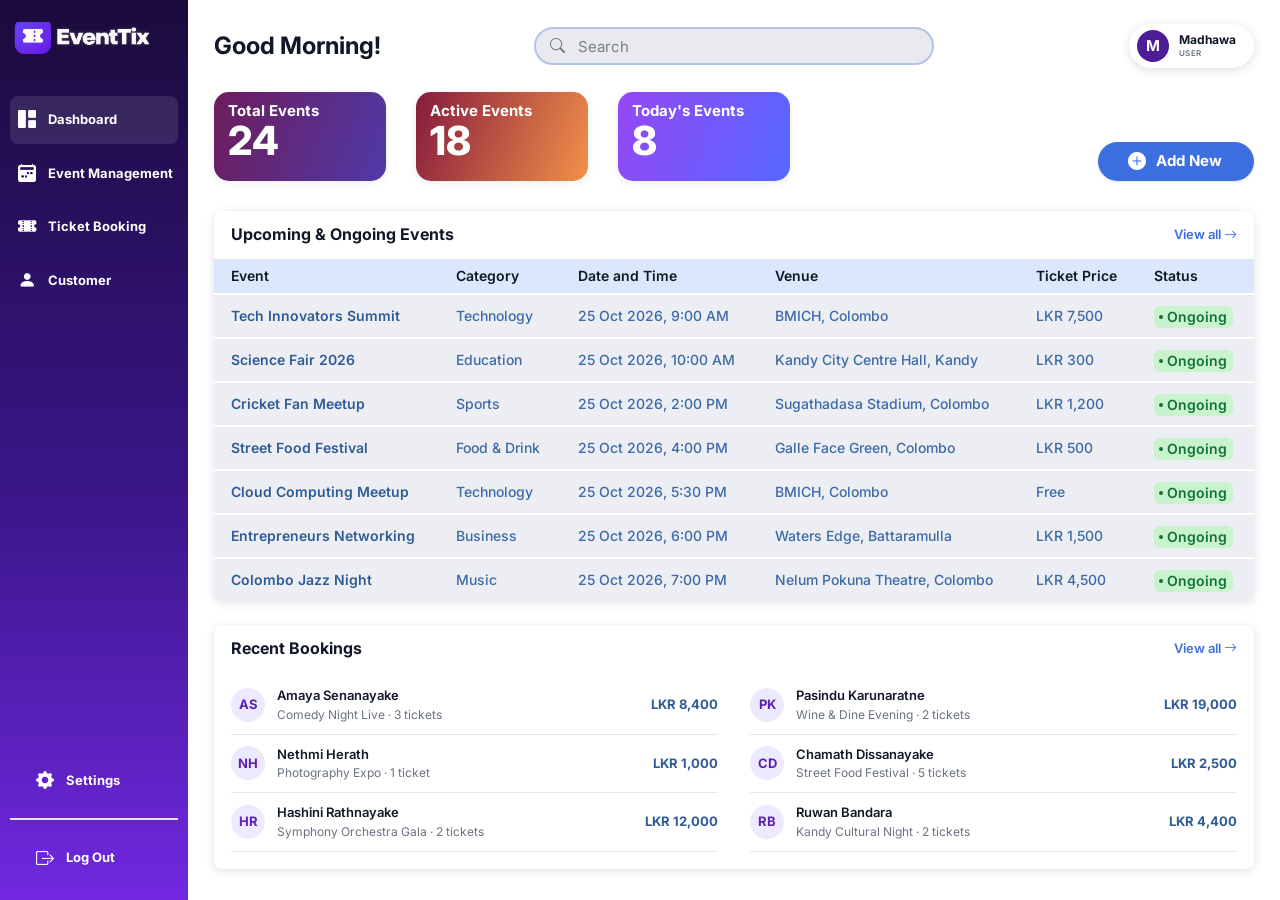
==== eventtix-backend/src/main/resources/static/index.html @ 95b6c3e0 "layered_architecture_and_event" ====
<!DOCTYPE html>
<html lang="en">
<head>
  <meta charset="UTF-8">
  <meta name="viewport" content="width=device-width, initial-scale=1">
  <meta name="description" content="EventTix dashboard – overview of events and ticket bookings.">
  <meta name="theme-color" content="#1a0b3b">
  <title>Dashboard | EventTix</title>
  <link rel="preconnect" href="https://fonts.googleapis.com">
  <link rel="preconnect" href="https://fonts.gstatic.com" crossorigin>
  <link href="https://fonts.googleapis.com/css2?family=Inter:wght@400;500;600;700;800&display=swap" rel="stylesheet">
  <link href="https://cdn.jsdelivr.net/npm/bootstrap@5.3.3/dist/css/bootstrap.min.css" rel="stylesheet">
  <link href="https://cdn.jsdelivr.net/npm/bootstrap-icons@1.11.3/font/bootstrap-icons.min.css" rel="stylesheet">
  <link href="css/style.css" rel="stylesheet">
</head>
<body data-page="dashboard">
  <div class="app-shell">

    <!-- ===== Sidebar (shared fragment) ===== -->
    <aside class="sidebar" id="sidebar" aria-label="Main navigation">
      <a class="sidebar-brand" href="index.html">
        <img src="assets/images/eventtix-logo.png" alt="EventTix">
      </a>
      <nav>
        <ul class="sidebar-nav">
          <li><a class="sidebar-link active" aria-current="page" href="index.html"><i class="bi bi-grid-1x2-fill" aria-hidden="true"></i><span>Dashboard</span></a></li>
          <li><a class="sidebar-link" href="events.html"><i class="bi bi-calendar2-week-fill" aria-hidden="true"></i><span>Event Management</span></a></li>
          <li><a class="sidebar-link" href="bookings.html"><i class="bi bi-ticket-perforated-fill" aria-hidden="true"></i><span>Ticket Booking</span></a></li>
          <li><a class="sidebar-link" href="customers.html"><i class="bi bi-person-fill" aria-hidden="true"></i><span>Customer</span></a></li>
        </ul>
      </nav>
      <div class="sidebar-footer">
        <ul class="sidebar-footer-nav">
          <li><a class="sidebar-link" href="#" data-action="settings"><i class="bi bi-gear-fill" aria-hidden="true"></i><span>Settings</span></a></li>
        </ul>
        <hr class="sidebar-divider">
        <ul class="sidebar-footer-nav">
          <li><a class="sidebar-link" href="#" data-action="logout"><i class="bi bi-box-arrow-right" aria-hidden="true"></i><span>Log Out</span></a></li>
        </ul>
      </div>
    </aside>
    <div class="sidebar-backdrop" id="sidebarBackdrop"></div>
    <!-- ===== /Sidebar ===== -->

    <main class="main-content">

      <!-- ===== Top header (shared fragment) ===== -->
      <header class="topbar">
        <div class="topbar-start">
          <button class="sidebar-toggle" id="sidebarToggle" type="button" aria-controls="sidebar" aria-expanded="false" aria-label="Open navigation">
            <i class="bi bi-list" aria-hidden="true"></i>
          </button>
          <h1 class="greeting" data-greeting>Good Morning!</h1>
        </div>
        <form class="search-box" role="search" onsubmit="return false;">
          <i class="bi bi-search" aria-hidden="true"></i>
          <label for="globalSearch" class="visually-hidden">Search events</label>
          <input type="search" id="globalSearch" name="q" placeholder="Search" autocomplete="off">
        </form>
        <div class="profile-pill">
          <span class="profile-avatar" aria-hidden="true">M</span>
          <span class="profile-text">
            <span class="profile-name">Madhawa</span>
            <span class="profile-role">User</span>
          </span>
        </div>
      </header>
      <!-- ===== /Top header ===== -->

      <section class="summary-row" aria-label="Event summary">
        <div class="summary-cards">
          <article class="stat-card stat-card--purple">
            <span class="stat-card-label">Total Events</span>
            <span class="stat-card-value" data-stat="total">0</span>
          </article>
          <article class="stat-card stat-card--orange">
            <span class="stat-card-label">Active Events</span>
            <span class="stat-card-value" data-stat="active">0</span>
          </article>
          <article class="stat-card stat-card--blue">
            <span class="stat-card-label">Today&apos;s Events</span>
            <span class="stat-card-value" data-stat="today">0</span>
          </article>
        </div>
        <a class="btn btn-et-primary" href="event-form.html"><i class="bi bi-plus-circle-fill" aria-hidden="true"></i>Add New</a>
      </section>

      <div class="row g-4">
        <div class="col-12">
          <section class="panel h-100" aria-labelledby="recentEventsTitle">
            <div class="panel-header">
              <h2 class="panel-title" id="recentEventsTitle">Upcoming &amp; Ongoing Events</h2>
              <a class="panel-link" href="events.html">View all <i class="bi bi-arrow-right" aria-hidden="true"></i></a>
            </div>
            <div class="table-responsive">
              <table class="table table-et">
                <thead>
                  <tr>
                    <th scope="col">Event</th>
                    <th scope="col">Category</th>
                    <th scope="col">Date and Time</th>
                    <th scope="col">Venue</th>
                    <th scope="col">Ticket Price</th>
                    <th scope="col">Status</th>
                  </tr>
                </thead>
                <tbody id="recentEventsBody"></tbody>
              </table>
            </div>
          </section>
        </div>

        <div class="col-12">
          <section class="panel h-100" aria-labelledby="recentBookingsTitle">
            <div class="panel-header">
              <h2 class="panel-title" id="recentBookingsTitle">Recent Bookings</h2>
              <a class="panel-link" href="bookings.html">View all <i class="bi bi-arrow-right" aria-hidden="true"></i></a>
            </div>
            <div class="panel-body">
              <ul class="activity-list" id="recentBookingsList"></ul>
            </div>
          </section>
        </div>
      </div>
    </main>
  </div>

  <script src="https://cdn.jsdelivr.net/npm/bootstrap@5.3.3/dist/js/bootstrap.bundle.min.js"></script>
  <script src="js/mock-data.js"></script>
  <script src="js/app.js"></script>
</body>
</html>
---- eventtix-backend/src/main/resources/static/css/style.css ----
/* ==========================================================================
   EventTix – Event Management System
   Shared design system for every page.
   ========================================================================== */

:root {
  --et-sidebar-width: 188px;
  --et-sidebar-top: #1a0b3b;
  --et-sidebar-bottom: #7128e0;
  --et-sidebar-active: rgba(255, 255, 255, 0.1);

  --et-primary: #3d6fe0;
  --et-primary-hover: #2f5cc7;
  --et-link: #3d6aa8;
  --et-text: #111827;
  --et-muted: #6b7280;

  --et-table-head: #dbe7fb;
  --et-table-row: #eceef3;
  --et-surface: #ffffff;
  --et-border: #e5e7eb;

  --et-radius-sm: 8px;
  --et-radius: 15px;
  --et-shadow: 0 2px 8px rgba(17, 24, 39, 0.08);
  --et-shadow-sm: 0 1px 3px rgba(17, 24, 39, 0.12);

  --et-content-padding: 26px;
}

* {
  box-sizing: border-box;
}

body {
  font-family: "Inter", system-ui, -apple-system, "Segoe UI", Roboto, sans-serif;
  color: var(--et-text);
  background: var(--et-surface);
  font-size: 14px;
  overflow-x: hidden;
}

a {
  text-decoration: none;
}

/* --------------------------------------------------------------------------
   Layout shell
   -------------------------------------------------------------------------- */
.app-shell {
  display: flex;
  min-height: 100vh;
}

.main-content {
  flex: 1 1 auto;
  min-width: 0;
  margin-left: var(--et-sidebar-width);
  padding: 22px var(--et-content-padding) 28px;
}

/* --------------------------------------------------------------------------
   Sidebar
   -------------------------------------------------------------------------- */
.sidebar {
  position: fixed;
  inset: 0 auto 0 0;
  width: var(--et-sidebar-width);
  height: 100vh;
  display: flex;
  flex-direction: column;
  padding: 22px 10px 18px;
  background: linear-gradient(180deg, var(--et-sidebar-top) 0%, #3a1689 55%, var(--et-sidebar-bottom) 100%);
  color: #fff;
  z-index: 1040;
  transition: transform 0.25s ease;
}

.sidebar-brand {
  display: block;
  height: 40px;
  margin: 0 0 34px 4px;
  overflow: hidden;
}

.sidebar-brand img {
  display: block;
  width: 168px;
  height: auto;
  margin: -14px 0 0 -16px;
}

.sidebar-nav,
.sidebar-footer-nav {
  list-style: none;
  margin: 0;
  padding: 0;
  display: flex;
  flex-direction: column;
  gap: 6px;
}

.sidebar-link {
  display: flex;
  align-items: center;
  gap: 10px;
  padding: 13px 6px;
  border-radius: var(--et-radius-sm);
  color: #fff;
  font-weight: 700;
  font-size: 13px;
  line-height: 1.2;
  white-space: nowrap;
  transition: background-color 0.15s ease;
}

.sidebar-link i {
  font-size: 18px;
  width: 22px;
  text-align: center;
  flex-shrink: 0;
}

.sidebar-link:hover,
.sidebar-link:focus-visible {
  color: #fff;
  background: rgba(255, 255, 255, 0.07);
}

.sidebar-link.active {
  background: var(--et-sidebar-active);
}

.sidebar-footer {
  margin-top: auto;
}

.sidebar-footer .sidebar-link {
  padding-left: 24px;
}

.sidebar-divider {
  border: 0;
  border-top: 2px solid rgba(255, 255, 255, 0.85);
  opacity: 1;
  margin: 14px 0;
}

.sidebar-backdrop {
  display: none;
}

/* --------------------------------------------------------------------------
   Top header
   -------------------------------------------------------------------------- */
.topbar {
  display: grid;
  grid-template-columns: 1fr minmax(0, 400px) 1fr;
  align-items: center;
  gap: 20px;
  min-height: 48px;
  margin-bottom: 22px;
}

.topbar-start {
  display: flex;
  align-items: center;
  gap: 10px;
  min-width: 0;
}

.greeting {
  margin: 0;
  font-size: 24px;
  font-weight: 700;
  white-space: nowrap;
}

.sidebar-toggle {
  display: none;
  border: 0;
  background: transparent;
  font-size: 24px;
  line-height: 1;
  padding: 4px;
  color: var(--et-text);
}

.search-box {
  position: relative;
  width: 100%;
}

.search-box i {
  position: absolute;
  left: 16px;
  top: 50%;
  transform: translateY(-50%);
  color: var(--et-muted);
  font-size: 15px;
  pointer-events: none;
}

.search-box input {
  width: 100%;
  height: 38px;
  padding: 0 16px 0 42px;
  border: 2px solid #b4c3ec;
  border-radius: 999px;
  background: #e9eaee;
  font-size: 15px;
  color: var(--et-text);
  transition: border-color 0.15s ease, box-shadow 0.15s ease;
}

.search-box input::placeholder {
  color: #7b7f88;
}

.search-box input:focus {
  outline: none;
  border-color: var(--et-primary);
  box-shadow: 0 0 0 3px rgba(61, 111, 224, 0.15);
}

.profile-pill {
  justify-self: end;
  display: flex;
  align-items: center;
  gap: 10px;
  padding: 6px 18px 6px 8px;
  background: #fff;
  border-radius: 999px;
  box-shadow: 0 2px 10px rgba(17, 24, 39, 0.14);
}

.profile-avatar {
  width: 32px;
  height: 32px;
  border-radius: 50%;
  display: grid;
  place-items: center;
  background: #4c1d95;
  color: #fff;
  font-weight: 700;
  font-size: 15px;
  flex-shrink: 0;
}

.profile-name {
  display: block;
  font-size: 12px;
  font-weight: 700;
  line-height: 1.1;
}

.profile-role {
  display: block;
  font-size: 8px;
  font-weight: 600;
  color: var(--et-muted);
  letter-spacing: 0.04em;
  text-transform: uppercase;
}

/* --------------------------------------------------------------------------
   Summary cards
   -------------------------------------------------------------------------- */
.summary-row {
  display: flex;
  align-items: flex-end;
  justify-content: space-between;
  gap: 20px;
  margin-bottom: 30px;
}

.summary-cards {
  display: flex;
  flex-wrap: wrap;
  gap: 30px;
}

.stat-card {
  width: 172px;
  min-height: 89px;
  padding: 10px 14px;
  border-radius: var(--et-radius);
  color: #fff;
  box-shadow: var(--et-shadow);
}

.stat-card-label {
  display: block;
  font-size: 15px;
  font-weight: 700;
  line-height: 1.2;
}

.stat-card-value {
  display: block;
  font-size: 40px;
  font-weight: 800;
  line-height: 1.05;
}

.stat-card--purple {
  background: linear-gradient(110deg, #6d1c5c 0%, #4f3aa8 100%);
}

.stat-card--orange {
  background: linear-gradient(110deg, #861b3d 0%, #f29149 100%);
}

.stat-card--blue {
  background: linear-gradient(110deg, #9547f5 0%, #5568ff 100%);
}

/* --------------------------------------------------------------------------
   Buttons
   -------------------------------------------------------------------------- */
.btn-et-primary {
  display: inline-flex;
  align-items: center;
  gap: 10px;
  padding: 6px 32px 6px 30px;
  border: 0;
  border-radius: 999px;
  background: var(--et-primary);
  color: #fff;
  font-weight: 700;
  font-size: 15px;
  white-space: nowrap;
  box-shadow: var(--et-shadow-sm);
}

.btn-et-primary:hover,
.btn-et-primary:focus-visible {
  background: var(--et-primary-hover);
  color: #fff;
}

.btn-et-primary i {
  font-size: 18px;
}

.btn-et-outline {
  border: 1px solid var(--et-border);
  border-radius: 999px;
  padding: 6px 22px;
  background: #fff;
  font-weight: 600;
  color: var(--et-text);
}

.btn-et-outline:hover {
  background: #f3f4f6;
}

/* --------------------------------------------------------------------------
   Data table
   -------------------------------------------------------------------------- */
.panel {
  background: #fff;
  border-radius: var(--et-radius-sm);
  box-shadow: 0 2px 10px rgba(17, 24, 39, 0.12);
  overflow: hidden;
}

.panel-header {
  display: flex;
  align-items: center;
  justify-content: space-between;
  gap: 12px;
  padding: 14px 17px;
}

.panel-title {
  margin: 0;
  font-size: 16px;
  font-weight: 700;
}

.panel-link {
  font-size: 13px;
  font-weight: 600;
  color: var(--et-primary);
}

.panel-body {
  padding: 4px 17px 17px;
}

.table-et {
  margin: 0;
  width: 100%;
  border-collapse: separate;
  border-spacing: 0;
}

.table-et > :not(caption) > * > * {
  padding: 0 17px;
  height: 44px;
  vertical-align: middle;
  border: 0;
  white-space: nowrap;
  box-shadow: none;
}

.table-et thead th {
  background: var(--et-table-head);
  color: var(--et-text);
  font-weight: 600;
  font-size: 14px;
  height: 34px;
}

.table-et tbody td {
  background: var(--et-table-row);
  color: var(--et-link);
  font-weight: 500;
  border-top: 2px solid #fff;
}

.table-et tbody tr:hover td {
  background: #e3e7ef;
}

.table-et .col-actions {
  width: 1%;
  text-align: right;
}

.table-et .cell-strong {
  color: #2f5b96;
  font-weight: 600;
}

.table-et .cell-muted {
  color: var(--et-muted);
  font-size: 12px;
  font-weight: 400;
}

.action-btn {
  border: 0;
  background: transparent;
  padding: 4px 8px;
  font-size: 17px;
  line-height: 1;
  border-radius: 6px;
}

.action-btn--edit {
  color: #1f2937;
}

.action-btn--delete {
  color: #d10f0f;
}

.action-btn:hover {
  background: rgba(17, 24, 39, 0.06);
}

.action-btn:focus-visible {
  outline: 2px solid var(--et-primary);
  outline-offset: 1px;
}

.empty-state {
  text-align: center;
  padding: 36px 16px !important;
  height: auto !important;
  color: var(--et-muted) !important;
  white-space: normal !important;
}

.empty-state i {
  display: block;
  font-size: 28px;
  margin-bottom: 6px;
  color: #9ca3af;
}

/* --------------------------------------------------------------------------
   Status badges
   -------------------------------------------------------------------------- */
.status-badge {
  display: inline-flex;
  align-items: center;
  gap: 4px;
  padding: 2px 6px 2px 5px;
  border-radius: 6px;
  font-size: 14px;
  font-weight: 600;
  line-height: 1.3;
}

.status-badge::before {
  content: "";
  width: 4px;
  height: 4px;
  border-radius: 50%;
  background: currentColor;
}

.status-badge--success {
  background: #c9f3cf;
  color: #137333;
}

.status-badge--info {
  background: #c8f1f5;
  color: #0b6f7c;
}

.status-badge--danger {
  background: #fbd0d3;
  color: #d0202c;
}

/* --------------------------------------------------------------------------
   Pagination
   -------------------------------------------------------------------------- */
.pagination-et {
  display: flex;
  justify-content: center;
  flex-wrap: wrap;
  gap: 18px;
  margin: 18px 0 0;
  padding: 0;
  list-style: none;
}

.pagination-et button {
  min-width: 30px;
  height: 28px;
  padding: 0 6px;
  border: 0;
  border-radius: 5px;
  background: #fff;
  color: var(--et-text);
  font-size: 10px;
  font-weight: 600;
  box-shadow: 0 1px 4px rgba(17, 24, 39, 0.22);
}

.pagination-et .page-nav {
  font-size: 8px;
  min-width: 30px;
}

.pagination-et button:hover:not(:disabled) {
  background: #eef2ff;
}

.pagination-et button.active {
  background: #2f7be9;
  color: #fff;
}

.pagination-et button:disabled {
  opacity: 0.5;
  cursor: not-allowed;
}

.pagination-et .page-ellipsis {
  pointer-events: none;
}

/* --------------------------------------------------------------------------
   Forms
   -------------------------------------------------------------------------- */
.page-header {
  display: flex;
  align-items: center;
  justify-content: space-between;
  gap: 16px;
  margin-bottom: 18px;
}

.page-title {
  margin: 0;
  font-size: 20px;
  font-weight: 700;
}

.page-subtitle {
  margin: 2px 0 0;
  color: var(--et-muted);
  font-size: 13px;
}

.breadcrumb-et {
  font-size: 13px;
  margin-bottom: 4px;
}

.breadcrumb-et a {
  color: var(--et-primary);
  font-weight: 600;
}

.form-panel {
  padding: 22px 24px;
}

.form-label {
  font-weight: 600;
  font-size: 13px;
  margin-bottom: 6px;
}

.form-control,
.form-select {
  font-size: 14px;
  border-radius: var(--et-radius-sm);
  border-color: #d1d5db;
  min-height: 40px;
}

.form-control:focus,
.form-select:focus {
  border-color: var(--et-primary);
  box-shadow: 0 0 0 3px rgba(61, 111, 224, 0.15);
}

.form-text {
  font-size: 12px;
}

.form-section-title {
  font-size: 13px;
  font-weight: 700;
  text-transform: uppercase;
  letter-spacing: 0.04em;
  color: var(--et-muted);
  margin: 0 0 12px;
}

.form-actions {
  display: flex;
  justify-content: flex-end;
  gap: 10px;
  padding-top: 18px;
  margin-top: 6px;
  border-top: 1px solid var(--et-border);
}

.total-box {
  display: flex;
  justify-content: space-between;
  align-items: center;
  padding: 12px 14px;
  background: var(--et-table-head);
  border-radius: var(--et-radius-sm);
  font-weight: 600;
}

.total-box strong {
  font-size: 18px;
  color: #2f5b96;
}

/* --------------------------------------------------------------------------
   Dashboard – recent bookings list
   -------------------------------------------------------------------------- */
.activity-list {
  list-style: none;
  margin: 0;
  padding: 0;
  display: grid;
  grid-template-columns: repeat(auto-fill, minmax(320px, 1fr));
  column-gap: 32px;
}

.activity-item {
  display: flex;
  align-items: center;
  gap: 12px;
  padding: 10px 0;
  border-bottom: 1px solid var(--et-border);
}

.activity-avatar {
  width: 34px;
  height: 34px;
  border-radius: 50%;
  display: grid;
  place-items: center;
  background: #ede9fe;
  color: #5b21b6;
  font-weight: 700;
  font-size: 13px;
  flex-shrink: 0;
}

.activity-body {
  min-width: 0;
  flex: 1;
}

.activity-title {
  display: block;
  font-weight: 600;
  font-size: 13px;
  white-space: nowrap;
  overflow: hidden;
  text-overflow: ellipsis;
}

.activity-meta {
  display: block;
  font-size: 12px;
  color: var(--et-muted);
  white-space: nowrap;
  overflow: hidden;
  text-overflow: ellipsis;
}

.activity-amount {
  font-weight: 700;
  font-size: 13px;
  color: #2f5b96;
  white-space: nowrap;
}

/* --------------------------------------------------------------------------
   Toast + modal tweaks
   -------------------------------------------------------------------------- */
.toast-container {
  z-index: 1090;
}

.modal-content {
  border: 0;
  border-radius: var(--et-radius);
}

.modal-title {
  font-weight: 700;
  font-size: 17px;
}

/* --------------------------------------------------------------------------
   Responsive
   -------------------------------------------------------------------------- */
@media (max-width: 1199.98px) {
  .topbar {
    grid-template-columns: auto minmax(0, 1fr) auto;
  }
}

@media (max-width: 991.98px) {
  :root {
    --et-content-padding: 18px;
  }

  .sidebar {
    transform: translateX(-100%);
    width: 220px;
  }

  .sidebar.is-open {
    transform: translateX(0);
  }

  .sidebar-backdrop.is-open {
    display: block;
    position: fixed;
    inset: 0;
    background: rgba(17, 24, 39, 0.45);
    z-index: 1030;
  }

  .main-content {
    margin-left: 0;
  }

  .sidebar-toggle {
    display: inline-block;
  }

  .summary-row {
    flex-direction: column;
    align-items: stretch;
  }

  .summary-row .btn-et-primary {
    align-self: flex-end;
  }
}

@media (max-width: 767.98px) {
  .topbar {
    grid-template-columns: 1fr auto;
    gap: 12px;
  }

  .topbar .search-box {
    grid-column: 1 / -1;
    grid-row: 2;
  }

  .greeting {
    font-size: 20px;
  }

  .profile-pill {
    padding: 4px;
  }

  .profile-text {
    display: none;
  }

  .summary-cards {
    gap: 12px;
    display: grid;
    grid-template-columns: repeat(3, minmax(0, 1fr));
  }

  .stat-card {
    width: auto;
    min-height: 80px;
    padding: 10px;
  }

  .stat-card-label {
    font-size: 12px;
  }

  .stat-card-value {
    font-size: 30px;
  }

  .page-header {
    flex-direction: column;
    align-items: flex-start;
  }

  .form-panel {
    padding: 18px 16px;
  }
}

/* --------------------------------------------------------------------------
   Conversion fix - NOT part of the original stylesheet
   Bootstrap's .visually-hidden is position:absolute. In the "Actions" table
   header it escaped .table-responsive and stretched the page to the full table
   width on phones (events / bookings / customers pages). Making the scroll
   container a containing block keeps it clipped. No visible layout change.
   Delete this rule to restore the original behaviour exactly.
   -------------------------------------------------------------------------- */
.table-responsive {
  position: relative;
}
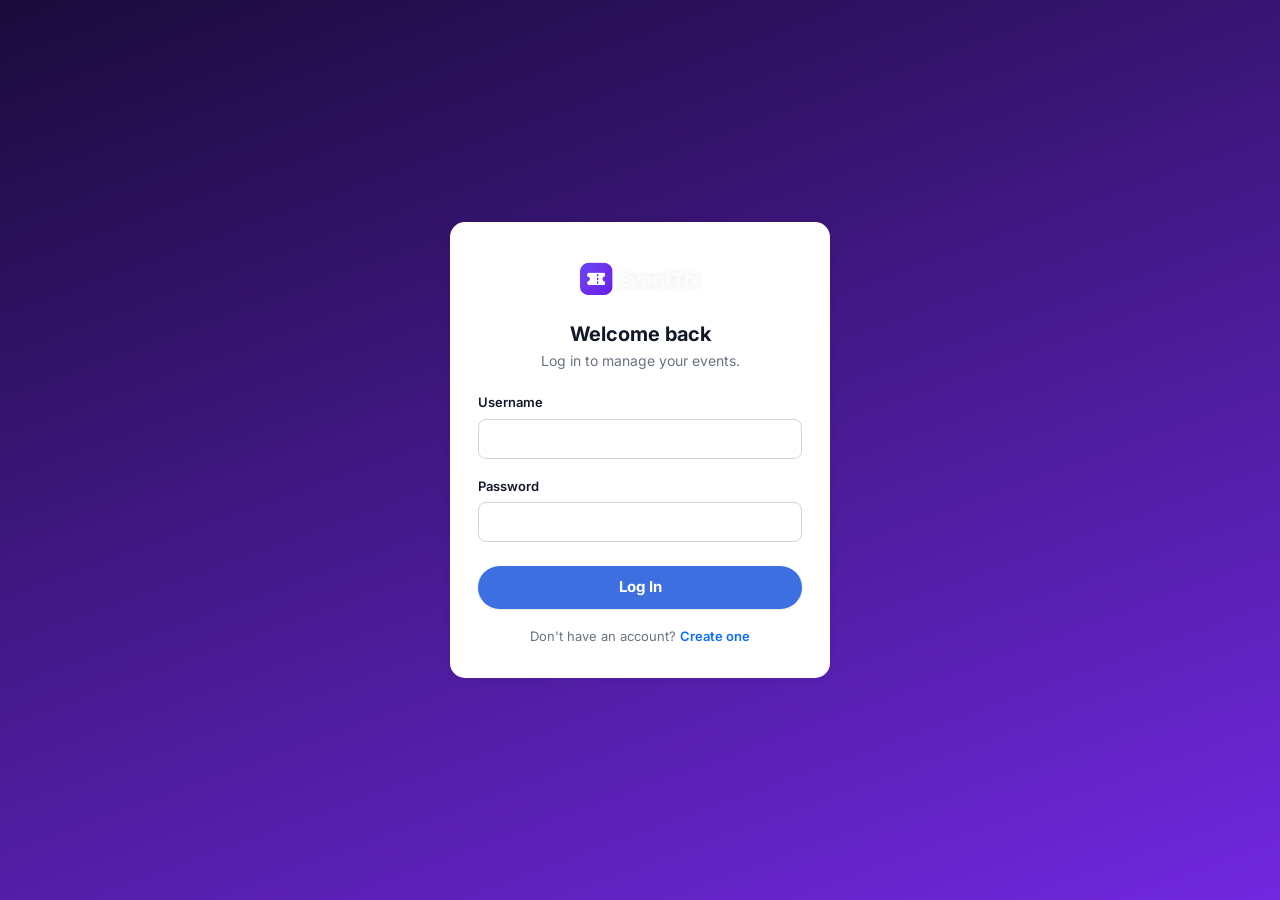
==== commit 2812736d: "Add user management, login and sign up" ====
--- a/eventtix-backend/src/main/resources/static/index.html
+++ b/eventtix-backend/src/main/resources/static/index.html
@@ -12,6 +12,9 @@
   <link href="https://cdn.jsdelivr.net/npm/bootstrap@5.3.3/dist/css/bootstrap.min.css" rel="stylesheet">
   <link href="https://cdn.jsdelivr.net/npm/bootstrap-icons@1.11.3/font/bootstrap-icons.min.css" rel="stylesheet">
   <link href="css/style.css" rel="stylesheet">
+  <!-- login check: must load first -->
+  <script src="js/theme.js"></script>
+  <script src="js/auth.js"></script>
 </head>
 <body data-page="dashboard">
   <div class="app-shell">
@@ -27,11 +30,12 @@
           <li><a class="sidebar-link" href="events.html"><i class="bi bi-calendar2-week-fill" aria-hidden="true"></i><span>Event Management</span></a></li>
           <li><a class="sidebar-link" href="bookings.html"><i class="bi bi-ticket-perforated-fill" aria-hidden="true"></i><span>Ticket Booking</span></a></li>
           <li><a class="sidebar-link" href="customers.html"><i class="bi bi-person-fill" aria-hidden="true"></i><span>Customer</span></a></li>
+          <li data-admin-only><a class="sidebar-link" href="users.html"><i class="bi bi-people-fill" aria-hidden="true"></i><span>Users</span></a></li>
         </ul>
       </nav>
       <div class="sidebar-footer">
         <ul class="sidebar-footer-nav">
-          <li><a class="sidebar-link" href="#" data-action="settings"><i class="bi bi-gear-fill" aria-hidden="true"></i><span>Settings</span></a></li>
+          <li><a class="sidebar-link" href="settings.html"><i class="bi bi-gear-fill" aria-hidden="true"></i><span>Settings</span></a></li>
         </ul>
         <hr class="sidebar-divider">
         <ul class="sidebar-footer-nav">
--- a/eventtix-backend/src/main/resources/static/css/style.css
+++ b/eventtix-backend/src/main/resources/static/css/style.css
@@ -855,3 +855,315 @@
 .table-responsive {
   position: relative;
 }
+
+/* ==========================================================================
+   Login page + small extras for user management
+   ========================================================================== */
+.login-page {
+  min-height: 100vh;
+  display: flex;
+  align-items: center;
+  justify-content: center;
+  background: linear-gradient(160deg, var(--et-sidebar-top), var(--et-sidebar-bottom));
+  padding: 20px;
+}
+
+.login-card {
+  width: 100%;
+  max-width: 380px;
+  background: var(--et-surface);
+  border-radius: var(--et-radius);
+  box-shadow: var(--et-shadow);
+  padding: 32px 28px;
+}
+
+.login-card img {
+  display: block;
+  max-width: 150px;
+  margin: 0 auto 18px;
+}
+
+.login-card h1 {
+  font-size: 20px;
+  font-weight: 700;
+  text-align: center;
+  margin-bottom: 4px;
+}
+
+.login-card p {
+  text-align: center;
+  color: var(--et-muted);
+  margin-bottom: 20px;
+}
+
+.login-error {
+  display: none;
+  background: #fde8e8;
+  color: #b42318;
+  border-radius: var(--et-radius-sm);
+  padding: 9px 12px;
+  margin-bottom: 14px;
+  font-size: 13px;
+}
+
+
+/* --------------------------------------------------------------------------
+   Settings page  (settings.html)
+   -------------------------------------------------------------------------- */
+.settings-tabs .nav-link {
+  color: var(--et-text);
+  font-weight: 600;
+  border-radius: 999px;
+  padding: 7px 18px;
+}
+
+.settings-tabs .nav-link i {
+  margin-right: 6px;
+}
+
+.settings-tabs .nav-link.active {
+  background: var(--et-primary);
+  color: #fff;
+}
+
+.settings-panel {
+  padding: 22px 24px;
+  max-width: 640px;
+}
+
+.settings-heading {
+  font-size: 16px;
+  font-weight: 700;
+  margin: 0 0 2px;
+}
+
+.settings-help {
+  color: var(--et-muted);
+  font-size: 13px;
+  margin: 0 0 18px;
+}
+
+.settings-actions {
+  margin-top: 20px;
+}
+
+/* Light / Dark choice cards */
+.theme-options {
+  display: flex;
+  flex-wrap: wrap;
+  gap: 14px;
+}
+
+.theme-option {
+  cursor: pointer;
+}
+
+/* hide the real radio button, the card below acts as the button */
+.theme-option input {
+  position: absolute;
+  opacity: 0;
+  pointer-events: none;
+}
+
+.theme-card {
+  display: flex;
+  flex-direction: column;
+  align-items: center;
+  gap: 4px;
+  width: 170px;
+  padding: 18px 12px;
+  border: 2px solid var(--et-border);
+  border-radius: var(--et-radius-sm);
+  text-align: center;
+  transition: border-color 0.15s ease, box-shadow 0.15s ease;
+}
+
+.theme-card i {
+  font-size: 26px;
+  color: var(--et-primary);
+}
+
+.theme-card small {
+  color: var(--et-muted);
+}
+
+.theme-option input:checked + .theme-card {
+  border-color: var(--et-primary);
+  box-shadow: 0 0 0 3px rgba(61, 111, 224, 0.2);
+}
+
+.theme-option input:focus-visible + .theme-card {
+  outline: 2px solid var(--et-primary);
+  outline-offset: 2px;
+}
+
+
+/* --------------------------------------------------------------------------
+   DARK THEME
+   Turned on by theme.js, which puts  data-theme="dark"  on the <html> tag.
+   Step 1: change the colour variables.
+   Step 2: fix the places that used a fixed colour (like #fff) instead of a variable.
+   -------------------------------------------------------------------------- */
+html[data-theme="dark"] {
+  --et-text: #e5e7eb;
+  --et-muted: #9ca3af;
+  --et-link: #9db8f2;
+  --et-surface: #111827;
+  --et-border: #374151;
+  --et-table-head: #1f2a44;
+  --et-table-row: #1f2937;
+  --et-primary: #4f7ee8;
+  --et-primary-hover: #6890f0;
+  --et-shadow: 0 2px 8px rgba(0, 0, 0, 0.5);
+  --et-shadow-sm: 0 1px 3px rgba(0, 0, 0, 0.6);
+}
+
+html[data-theme="dark"] .panel,
+html[data-theme="dark"] .profile-pill,
+html[data-theme="dark"] .btn-et-outline,
+html[data-theme="dark"] .pagination-et button {
+  background: #1f2937;
+  color: var(--et-text);
+}
+
+html[data-theme="dark"] .btn-et-outline:hover,
+html[data-theme="dark"] .pagination-et button:hover:not(:disabled) {
+  background: #374151;
+}
+
+html[data-theme="dark"] .search-box input {
+  background: #1f2937;
+  border-color: #374151;
+}
+
+html[data-theme="dark"] .search-box input::placeholder {
+  color: #9ca3af;
+}
+
+html[data-theme="dark"] .table-et tbody td {
+  border-top-color: #111827;
+}
+
+html[data-theme="dark"] .table-et tbody tr:hover td {
+  background: #2b3648;
+}
+
+html[data-theme="dark"] .table-et .cell-strong {
+  color: #b6caf5;
+}
+
+html[data-theme="dark"] .action-btn--edit {
+  color: #e5e7eb;
+}
+
+html[data-theme="dark"] .form-control,
+html[data-theme="dark"] .form-select {
+  border-color: #4b5563;
+}
+
+html[data-theme="dark"] .login-error {
+  background: #3b1519;
+  color: #fca5a5;
+}
+
+
+/* ==========================================================================
+   FIXES (added later)
+   ========================================================================== */
+
+/* ----- Login button -----
+   The button is "inline-flex" and has big side padding, so it looked too wide
+   and the text sat on the left. Now it fills the card exactly (same width as
+   the input boxes) and the text is in the middle. */
+.login-card .btn-et-primary {
+  display: flex;
+  justify-content: center;
+  width: 100%;
+  padding: 10px 16px;
+}
+
+/* ----- Dark mode fixes -----
+   Bootstrap uses its own dark colours (#212529) for popups and inputs.
+   That did not match our dark blue (#111827 / #1f2937), so things looked odd.
+   Here we make everything use the SAME dark colours. */
+html[data-theme="dark"] {
+  --bs-body-bg: #111827;
+  --bs-body-color: #e5e7eb;
+  --bs-border-color: #374151;
+}
+
+/* Popup windows (Add User, delete confirm) */
+html[data-theme="dark"] .modal-content {
+  background: #1f2937;
+  color: var(--et-text);
+}
+
+/* Input boxes and dropdowns */
+html[data-theme="dark"] .form-control,
+html[data-theme="dark"] .form-select {
+  background-color: #111827;
+  color: var(--et-text);
+  border-color: #4b5563;
+}
+
+html[data-theme="dark"] .form-control:disabled {
+  background-color: #1f2937;
+  color: var(--et-muted);
+}
+
+html[data-theme="dark"] .form-control::placeholder {
+  color: #6b7280;
+}
+
+/* Text that was a fixed dark blue (hard to read on dark) */
+html[data-theme="dark"] .activity-amount,
+html[data-theme="dark"] .total-box strong {
+  color: #9db8f2;
+}
+
+/* Little round letters in the dashboard list */
+html[data-theme="dark"] .activity-avatar {
+  background: #312e81;
+  color: #c7d2fe;
+}
+
+/* Status badges: soft dark versions instead of bright light ones */
+html[data-theme="dark"] .status-badge--success {
+  background: #12361f;
+  color: #86efac;
+}
+
+html[data-theme="dark"] .status-badge--info {
+  background: #0f3a40;
+  color: #67e8f9;
+}
+
+html[data-theme="dark"] .status-badge--danger {
+  background: #451a1d;
+  color: #fca5a5;
+}
+
+/* Settings tabs and the profile box in the top bar */
+html[data-theme="dark"] .settings-tabs .nav-link:not(.active):hover {
+  background: #1f2937;
+}
+
+html[data-theme="dark"] .profile-pill {
+  box-shadow: 0 2px 10px rgba(0, 0, 0, 0.5);
+}
+
+
+/* ----- "Create account" / "Log in" link under the form ----- */
+.login-card .login-switch {
+  margin: 18px 0 0;
+  font-size: 13px;
+}
+
+.login-card .login-switch a {
+  font-weight: 600;
+  text-decoration: none;
+}
+
+.login-card .login-switch a:hover {
+  text-decoration: underline;
+}
